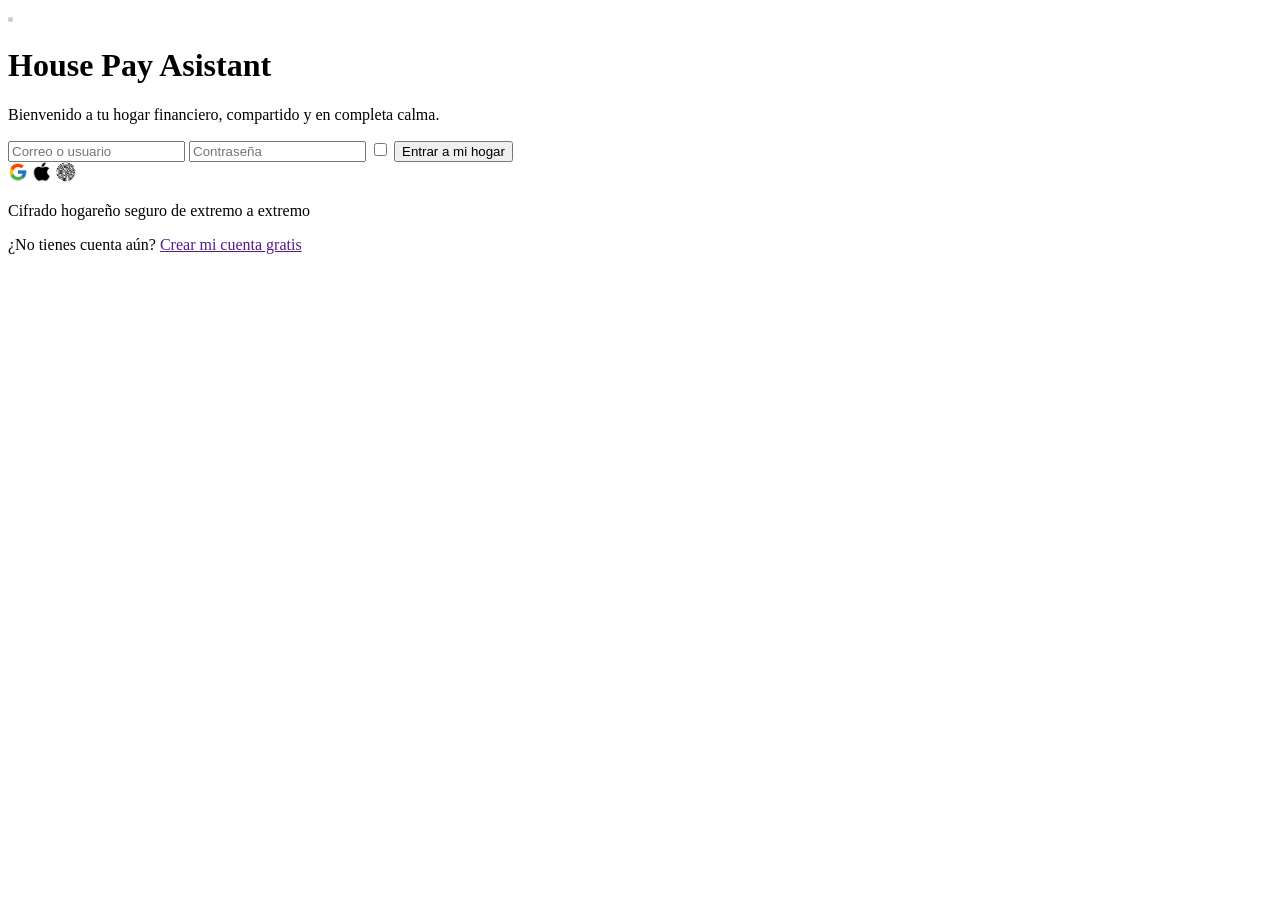
==== index.html @ ec6aef1a "Mi primera maqueta" ====
<!DOCTYPE html>
<html lang="en">
<head>
    <meta charset="UTF-8">
    <meta name="viewport" content="width=device-width, initial-scale=1.0">
    <title>House Pay Asistant</title>
</head>
<body>
    <header>
        <img src="Logo.jpg" alt="Logo House Pay Asistant" width="5-0px">
        <h1>House Pay Asistant</h1>
    </header>
    <p>Bienvenido a tu hogar financiero, compartido y en completa calma.</p>
    <section>
        <form action="">
            <input type="text"  placeholder="Correo o usuario">
            <input type="password" placeholder="Contraseña">
            <input type="checkbox"placeholder="Recordar mi hogar">
            <Button>Entrar a mi hogar</Button>
        </form>
        <div>
            <a href=""><img src="iconGoogle.png" alt="Logo Google" width="20px"></a>
            <a href=""><img src="iconApple.png" alt="Logo Apple" width="20px"></a>
            <a href=""><img src="iconBiometric.png" alt="Logo datos biometricos" width="20px"></a>
        </div>
    </section>
    <p>Cifrado hogareño seguro de extremo a extremo</p>
    <p>¿No tienes cuenta aún? <a href="">Crear mi cuenta gratis</a></p>
</body>
</html>
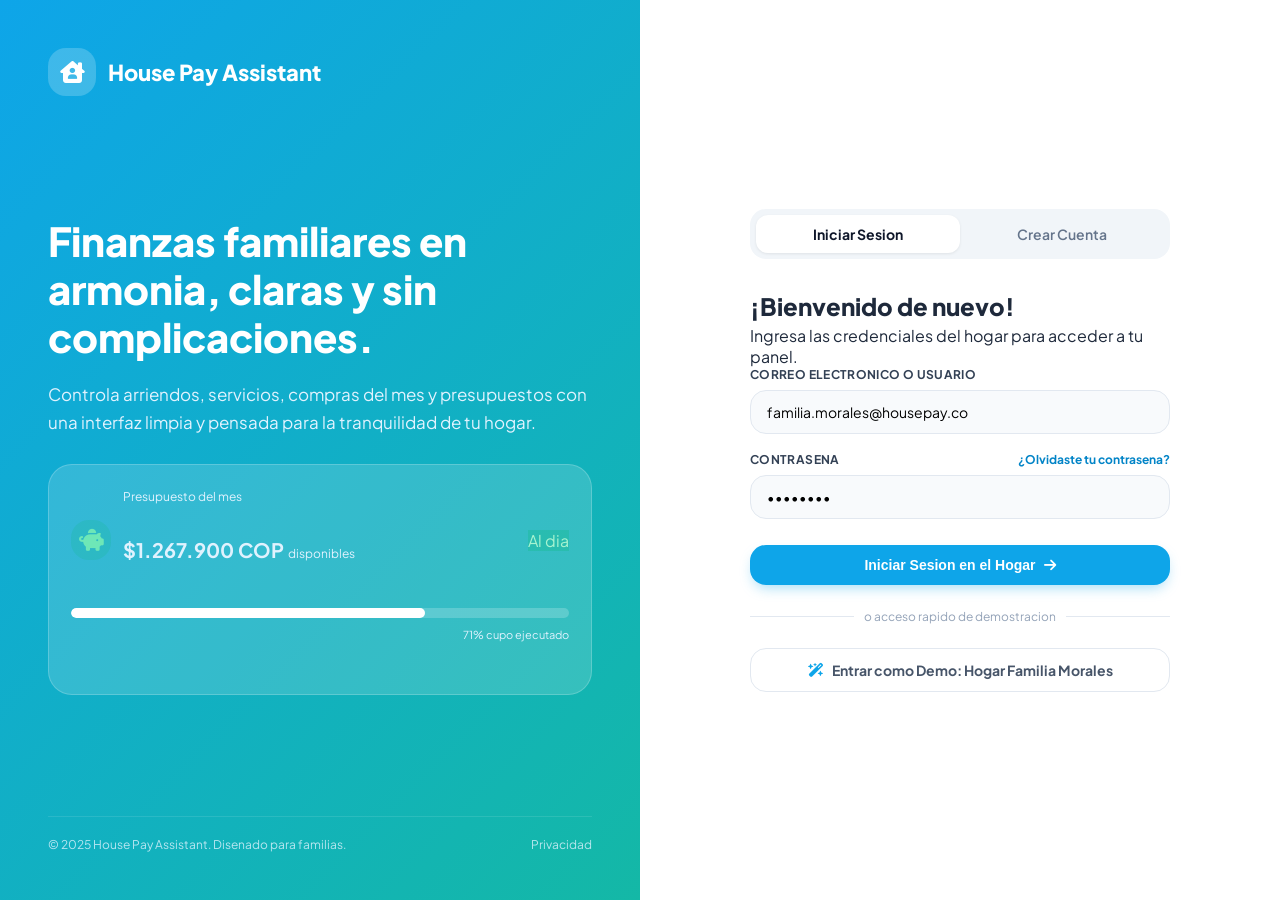
==== commit 2d668431: "Registro y sus estilos" ====
--- a/index.html
+++ b/index.html
@@ -1,30 +1,98 @@
 <!DOCTYPE html>
-<html lang="en">
+<html lang="es">
 <head>
-    <meta charset="UTF-8">
-    <meta name="viewport" content="width=device-width, initial-scale=1.0">
-    <title>House Pay Asistant</title>
+  <meta charset="UTF-8">
+  <meta name="viewport" content="width=device-width, initial-scale=1.0">
+  <title>Iniciar Sesion - House Pay Assistant</title>
+  <link rel="preconnect" href="https://fonts.googleapis.com">
+  <link href="https://fonts.googleapis.com/css2?family=Plus+Jakarta+Sans:wght@300;400;500;600;700;800&display=swap" rel="stylesheet">
+  <link rel="stylesheet" href="https://cdnjs.cloudflare.com/ajax/libs/font-awesome/6.4.0/css/all.min.css">
+  <link rel="stylesheet" href="styles.css">
 </head>
 <body>
-    <header>
-        <img src="Logo.jpg" alt="Logo House Pay Asistant" width="5-0px">
-        <h1>House Pay Asistant</h1>
-    </header>
-    <p>Bienvenido a tu hogar financiero, compartido y en completa calma.</p>
-    <section>
-        <form action="">
-            <input type="text"  placeholder="Correo o usuario">
-            <input type="password" placeholder="Contraseña">
-            <input type="checkbox"placeholder="Recordar mi hogar">
-            <Button>Entrar a mi hogar</Button>
+
+  <div class="pantalla-acceso">
+
+    <!-- Lado izquierdo, solo decorativo, se ve en pantallas grandes -->
+    <div class="panel-visual degradado-encabezado">
+      <div class="marca">
+        <div class="icono-redondo"><i class="fa-solid fa-house-chimney-user"></i></div>
+        <span style="font-size:22px; font-weight:800;">House Pay Assistant</span>
+      </div>
+
+      <div>
+        <h1>Finanzas familiares en armonia, claras y sin complicaciones.</h1>
+        <p>Controla arriendos, servicios, compras del mes y presupuestos con una interfaz limpia y pensada para la tranquilidad de tu hogar.</p>
+
+        <div class="tarjeta-flotante">
+          <div style="display:flex; align-items:center; justify-content:space-between; margin-bottom:14px;">
+            <div style="display:flex; align-items:center; gap:12px;">
+              <div class="icono-redondo" style="width:40px; height:40px; background-color: rgba(16,185,129,0.2); color:#6ee7b7;">
+                <i class="fa-solid fa-piggy-bank"></i>
+              </div>
+              <div>
+                <p style="font-size:12px; color:#e0f2fe;">Presupuesto del mes</p>
+                <p style="font-size:20px; font-weight:700;">$1.267.900 COP <span style="font-size:12px; font-weight:400;">disponibles</span></p>
+              </div>
+            </div>
+            <span class="etiqueta" style="background-color: rgba(16,185,129,0.3); color:#a7f3d0;">Al dia</span>
+          </div>
+          <div class="progreso-fondo" style="background-color: rgba(255,255,255,0.2);">
+            <div class="progreso-relleno" style="width:71%; background-color:#ffffff;"></div>
+          </div>
+          <p style="font-size:11px; color:#e0f2fe; text-align:right; margin-top:8px;">71% cupo ejecutado</p>
+        </div>
+      </div>
+
+      <div class="pie-panel-visual">
+        <span>© 2025 House Pay Assistant. Disenado para familias.</span>
+        <span>Privacidad</span>
+      </div>
+    </div>
+
+    <!-- Lado derecho, formulario -->
+    <div class="panel-formulario">
+      <div class="caja-formulario">
+
+        <div class="selector-pestanas">
+          <a href="index.html" class="pestana pestana-activa" style="display:block;">Iniciar Sesion</a>
+          <a href="registro.html" class="pestana" style="display:block;">Crear Cuenta</a>
+        </div>
+
+        <h2 style="font-size:24px; font-weight:800; margin-bottom:4px;">¡Bienvenido de nuevo!</h2>
+        <p class="texto-pequeno mb-24">Ingresa las credenciales del hogar para acceder a tu panel.</p>
+
+        <form action="dashboard.html" method="get">
+          <div class="campo">
+            <label for="correo">Correo electronico o usuario</label>
+            <input type="text" id="correo" value="familia.morales@housepay.co">
+          </div>
+
+          <div class="campo">
+            <div style="display:flex; justify-content:space-between; align-items:center; margin-bottom:8px;">
+              <label style="margin-bottom:0;" for="clave">Contrasena</label>
+              <a href="mailto:soporte@housepay.co" style="font-size:12px; color:var(--azul-600); font-weight:700;">¿Olvidaste tu contrasena?</a>
+            </div>
+            <input type="password" id="clave" value="12345678">
+          </div>
+
+          <button type="submit" class="boton boton-primario" style="width:100%; margin-top:8px;">
+            <span>Iniciar Sesion en el Hogar</span>
+            <i class="fa-solid fa-arrow-right"></i>
+          </button>
         </form>
-        <div>
-            <a href=""><img src="iconGoogle.png" alt="Logo Google" width="20px"></a>
-            <a href=""><img src="iconApple.png" alt="Logo Apple" width="20px"></a>
-            <a href=""><img src="iconBiometric.png" alt="Logo datos biometricos" width="20px"></a>
-        </div>
-    </section>
-    <p>Cifrado hogareño seguro de extremo a extremo</p>
-    <p>¿No tienes cuenta aún? <a href="">Crear mi cuenta gratis</a></p>
+
+        <div class="enlace-separador"><span>o acceso rapido de demostracion</span></div>
+
+        <a href="dashboard.html" class="boton boton-secundario" style="width:100%;">
+          <i class="fa-solid fa-wand-magic-sparkles" style="color:var(--azul-500);"></i>
+          <span>Entrar como Demo: Hogar Familia Morales</span>
+        </a>
+
+      </div>
+    </div>
+
+  </div>
+
 </body>
 </html>
--- a/styles.css
+++ b/styles.css
@@ -0,0 +1,297 @@
+/* --- Reseteo basico --- */
+* {
+  margin: 0;
+  padding: 0;
+  box-sizing: border-box;
+}
+
+body {
+  font-family: 'Plus Jakarta Sans', Arial, sans-serif;
+  background-color: #f8fafc; /* gris muy clarito, como el slate-50 */
+  color: #1e293b; /* slate-800 */
+}
+
+a {
+  text-decoration: none;
+  color: inherit;
+}
+
+ul {
+  list-style: none;
+}
+
+img {
+  max-width: 100%;
+}
+
+/* --- Colores que voy a repetir mucho, los guardo aqui --- */
+:root {
+  --azul-500: #0ea5e9;
+  --azul-600: #0284c7;
+  --azul-700: #0369a1;
+  --verdeazul-500: #14b8a6;
+  --verdeazul-600: #0d9488;
+
+  --gris-50: #f8fafc;
+  --gris-100: #f1f5f9;
+  --gris-200: #e2e8f0;
+  --gris-300: #cbd5e1;
+  --gris-400: #94a3b8;
+  --gris-500: #64748b;
+  --gris-600: #475569;
+  --gris-700: #334155;
+  --gris-800: #1e293b;
+  --gris-900: #0f172a;
+
+  --ambar-50: #fffbeb;
+  --ambar-100: #fef3c7;
+  --ambar-200: #fde68a;
+  --ambar-500: #f59e0b;
+  --ambar-600: #d97706;
+  --ambar-700: #b45309;
+  --ambar-800: #92400e;
+
+  --rosa-50: #fff1f2;
+  --rosa-100: #ffe4e6;
+  --rosa-200: #fecdd3;
+  --rosa-500: #f43f5e;
+  --rosa-600: #e11d48;
+  --rosa-700: #be123c;
+  --rosa-800: #9f1239;
+
+  --verde-50: #ecfdf5;
+  --verde-100: #d1fae5;
+  --verde-200: #a7f3d0;
+  --verde-500: #10b981;
+  --verde-600: #059669;
+  --verde-700: #047857;
+  --verde-900: #064e3b;
+
+  --indigo-50: #eef2ff;
+  --indigo-500: #6366f1;
+  --indigo-600: #4f46e5;
+
+  --morado-50: #faf5ff;
+  --morado-100: #f3e8ff;
+  --morado-500: #a855f7;
+  --morado-600: #9333ea;
+  --morado-700: #7e22ce;
+  --morado-800: #6b21a8;
+}
+
+/* COSAS QUE SE REPITEN EN VARIAS PANTALLAS */
+
+.degradado-encabezado {
+  background: linear-gradient(135deg, var(--azul-500) 0%, var(--verdeazul-500) 100%);
+}
+
+.boton {
+  display: inline-flex;
+  align-items: center;
+  justify-content: center;
+  gap: 8px;
+  padding: 12px 20px;
+  border-radius: 16px;
+  border: none;
+  font-weight: 700;
+  font-size: 14px;
+  cursor: pointer;
+  transition: background-color 0.2s ease;
+}
+
+.boton-primario {
+  background-color: var(--azul-500);
+  color: #ffffff;
+  box-shadow: 0 6px 14px -4px rgba(14, 165, 233, 0.4);
+}
+.boton-primario:hover { background-color: var(--azul-600); }
+
+.boton-secundario {
+  background-color: #ffffff;
+  color: var(--gris-600);
+  border: 1px solid var(--gris-200);
+}
+.boton-secundario:hover { background-color: var(--gris-50); }
+
+/* Barra de progreso */
+.progreso-fondo {
+  width: 100%;
+  height: 10px;
+  background-color: var(--gris-100);
+  border-radius: 999px;
+  overflow: hidden;
+}
+.progreso-relleno {
+  height: 100%;
+  border-radius: 999px;
+}
+
+/* PANTALLA DE INICIO DE SESION / REGISTRO */
+
+.pantalla-acceso {
+  min-height: 100vh;
+  display: flex;
+}
+
+.panel-visual {
+  display: none;
+  width: 50%;
+  color: #ffffff;
+  padding: 48px;
+  flex-direction: column;
+  justify-content: space-between;
+  position: relative;
+  overflow: hidden;
+}
+
+@media (min-width: 1024px) {
+  .panel-visual { display: flex; }
+}
+
+.panel-visual .marca {
+  display: flex;
+  align-items: center;
+  gap: 12px;
+}
+
+.icono-redondo {
+  width: 48px;
+  height: 48px;
+  border-radius: 18px;
+  background-color: rgba(255,255,255,0.2);
+  display: flex;
+  align-items: center;
+  justify-content: center;
+  font-size: 22px;
+}
+
+.panel-visual h1 {
+  font-size: 40px;
+  font-weight: 800;
+  line-height: 1.2;
+  margin-bottom: 20px;
+}
+
+.panel-visual p {
+  color: #e0f2fe;
+  font-size: 17px;
+  line-height: 1.6;
+  margin-bottom: 28px;
+}
+
+.tarjeta-flotante {
+  background-color: rgba(255,255,255,0.15);
+  border: 1px solid rgba(255,255,255,0.2);
+  border-radius: 24px;
+  padding: 22px;
+  color: #ffffff;
+}
+
+.pie-panel-visual {
+  display: flex;
+  justify-content: space-between;
+  font-size: 12px;
+  color: rgba(224,242,254,0.8);
+  border-top: 1px solid rgba(255,255,255,0.1);
+  padding-top: 20px;
+}
+
+.panel-formulario {
+  width: 100%;
+  display: flex;
+  align-items: center;
+  justify-content: center;
+  padding: 32px 24px;
+  background-color: #ffffff;
+}
+
+@media (min-width: 1024px) {
+  .panel-formulario { width: 50%; }
+}
+
+.caja-formulario {
+  width: 100%;
+  max-width: 420px;
+}
+
+.selector-pestanas {
+  display: flex;
+  background-color: var(--gris-100);
+  padding: 6px;
+  border-radius: 16px;
+  margin-bottom: 32px;
+}
+
+.pestana {
+  flex: 1;
+  text-align: center;
+  padding: 10px;
+  border-radius: 12px;
+  font-weight: 600;
+  font-size: 14px;
+  color: var(--gris-500);
+}
+
+.pestana-activa {
+  background-color: #ffffff;
+  color: var(--gris-900);
+  font-weight: 700;
+  box-shadow: 0 1px 3px rgba(0,0,0,0.08);
+}
+
+.campo {
+  margin-bottom: 18px;
+}
+
+.campo label {
+  display: block;
+  font-size: 12px;
+  font-weight: 700;
+  text-transform: uppercase;
+  letter-spacing: 0.03em;
+  color: var(--gris-700);
+  margin-bottom: 8px;
+}
+
+.campo input,
+.campo select {
+  width: 100%;
+  padding: 12px 16px;
+  background-color: var(--gris-50);
+  border: 1px solid var(--gris-200);
+  border-radius: 16px;
+  font-size: 14px;
+  font-family: inherit;
+}
+
+.campo input:focus,
+.campo select:focus {
+  outline: 2px solid var(--azul-500);
+  background-color: #ffffff;
+}
+
+.enlace-separador {
+  text-align: center;
+  margin: 24px 0;
+  color: var(--gris-400);
+  font-size: 12px;
+  position: relative;
+}
+
+.enlace-separador::before {
+  content: "";
+  position: absolute;
+  top: 50%;
+  left: 0;
+  right: 0;
+  border-top: 1px solid var(--gris-200);
+  z-index: 0;
+}
+
+.enlace-separador span {
+  background-color: #ffffff;
+  padding: 0 10px;
+  position: relative;
+  z-index: 1;
+}
+
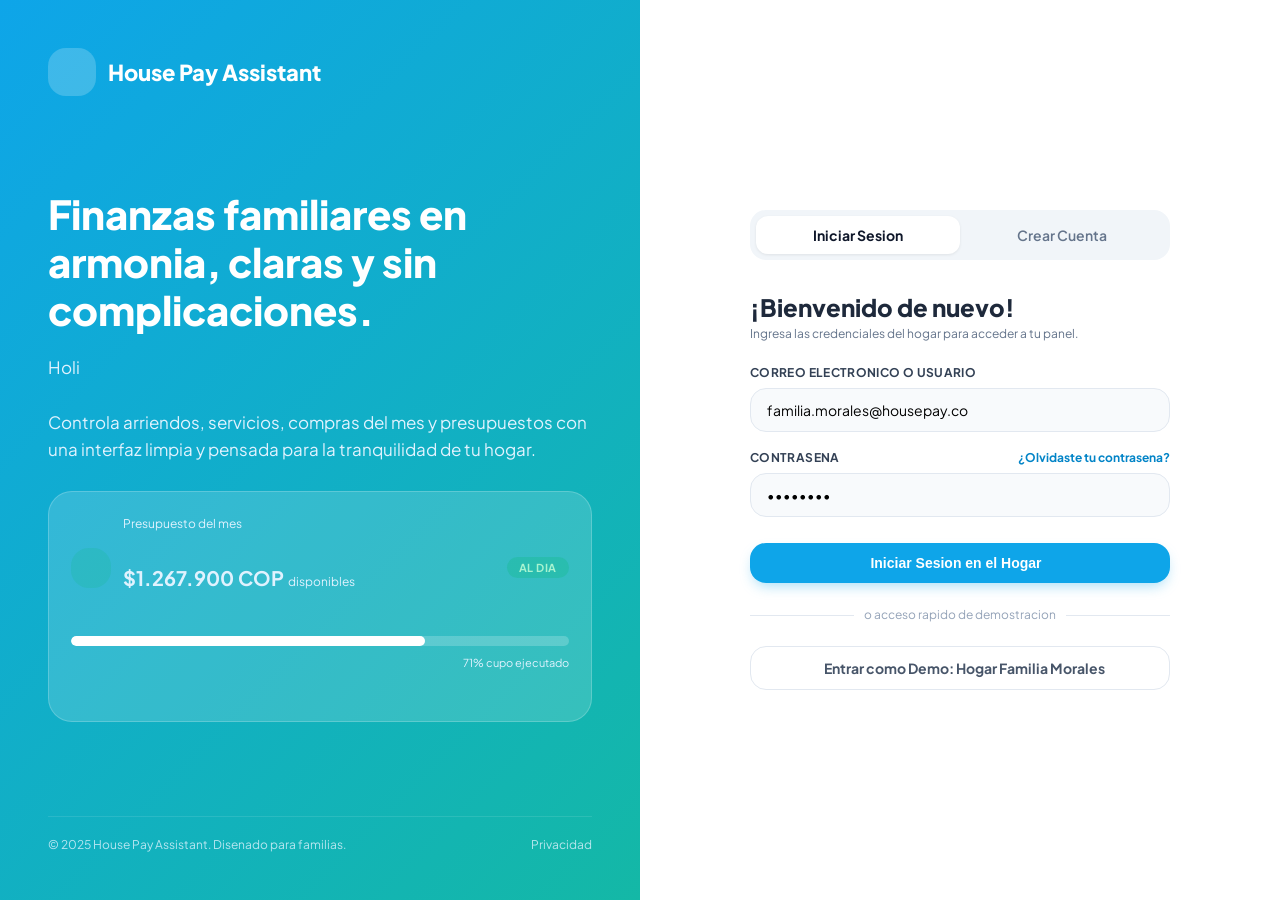
==== commit 8b725f3a: "Prueba" ====
--- a/index.html
+++ b/index.html
@@ -6,14 +6,12 @@
   <title>Iniciar Sesion - House Pay Assistant</title>
   <link rel="preconnect" href="https://fonts.googleapis.com">
   <link href="https://fonts.googleapis.com/css2?family=Plus+Jakarta+Sans:wght@300;400;500;600;700;800&display=swap" rel="stylesheet">
-  <link rel="stylesheet" href="https://cdnjs.cloudflare.com/ajax/libs/font-awesome/6.4.0/css/all.min.css">
   <link rel="stylesheet" href="styles.css">
 </head>
 <body>
 
   <div class="pantalla-acceso">
 
-    <!-- Lado izquierdo, solo decorativo, se ve en pantallas grandes -->
     <div class="panel-visual degradado-encabezado">
       <div class="marca">
         <div class="icono-redondo"><i class="fa-solid fa-house-chimney-user"></i></div>
@@ -22,6 +20,7 @@
 
       <div>
         <h1>Finanzas familiares en armonia, claras y sin complicaciones.</h1>
+        <p>Holi</p>
         <p>Controla arriendos, servicios, compras del mes y presupuestos con una interfaz limpia y pensada para la tranquilidad de tu hogar.</p>
 
         <div class="tarjeta-flotante">
--- a/styles.css
+++ b/styles.css
@@ -1,3 +1,9 @@
+/* =========================================================
+   ESTILOS DE HOUSE PAY ASSISTANT
+   Hecho con CSS normal, sin frameworks, para que sea facil
+   de leer y de modificar.
+========================================================= */
+
 /* --- Reseteo basico --- */
 * {
   margin: 0;
@@ -79,11 +85,38 @@
   --morado-800: #6b21a8;
 }
 
-/* COSAS QUE SE REPITEN EN VARIAS PANTALLAS */
+/* =========================================================
+   COSAS QUE SE REPITEN EN VARIAS PANTALLAS
+========================================================= */
 
 .degradado-encabezado {
   background: linear-gradient(135deg, var(--azul-500) 0%, var(--verdeazul-500) 100%);
 }
+
+.tarjeta {
+  background-color: #ffffff;
+  border: 1px solid var(--gris-100);
+  border-radius: 24px;
+  padding: 24px;
+  box-shadow: 0 4px 20px -2px rgba(14, 165, 233, 0.08), 0 2px 6px -1px rgba(0, 0, 0, 0.04);
+}
+
+.etiqueta {
+  display: inline-block;
+  font-size: 11px;
+  font-weight: 700;
+  text-transform: uppercase;
+  letter-spacing: 0.05em;
+  padding: 4px 12px;
+  border-radius: 999px;
+}
+
+.etiqueta-azul   { background-color: var(--azul-500); color: #ffffff; }
+.etiqueta-azul-suave { background-color: #e0f2fe; color: var(--azul-700); }
+.etiqueta-ambar  { background-color: var(--ambar-100); color: var(--ambar-800); }
+.etiqueta-rosa   { background-color: var(--rosa-100); color: var(--rosa-800); }
+.etiqueta-verde  { background-color: var(--verde-100); color: var(--verde-700); }
+.etiqueta-gris   { background-color: var(--gris-100); color: var(--gris-500); }
 
 .boton {
   display: inline-flex;
@@ -113,7 +146,13 @@
 }
 .boton-secundario:hover { background-color: var(--gris-50); }
 
-/* Barra de progreso */
+.boton-pequeno {
+  padding: 6px 12px;
+  border-radius: 12px;
+  font-size: 12px;
+}
+
+/* Barra de progreso, la uso en varias tarjetas */
 .progreso-fondo {
   width: 100%;
   height: 10px;
@@ -125,8 +164,16 @@
   height: 100%;
   border-radius: 999px;
 }
-
-/* PANTALLA DE INICIO DE SESION / REGISTRO */
+.progreso-azul   { background-color: var(--azul-500); }
+.progreso-indigo { background-color: var(--indigo-500); }
+.progreso-verde  { background-color: var(--verde-500); }
+.progreso-ambar  { background-color: var(--ambar-500); }
+.progreso-rosa   { background-color: var(--rosa-500); }
+.progreso-morado { background-color: var(--morado-500); }
+
+/* =========================================================
+   PANTALLA DE INICIO DE SESION / REGISTRO
+========================================================= */
 
 .pantalla-acceso {
   min-height: 100vh;
@@ -295,3 +342,463 @@
   z-index: 1;
 }
 
+/* =========================================================
+   APLICACION PRINCIPAL (con menu lateral)
+========================================================= */
+
+.app {
+  display: flex;
+  min-height: 100vh;
+}
+
+.barra-lateral {
+  width: 260px;
+  background-color: #ffffff;
+  border-right: 1px solid var(--gris-100);
+  flex-direction: column;
+  justify-content: space-between;
+  flex-shrink: 0;
+  display: none;
+}
+
+@media (min-width: 768px) {
+  .barra-lateral { display: flex; }
+}
+
+.logo-app {
+  padding: 24px;
+  border-bottom: 1px solid var(--gris-100);
+  display: flex;
+  align-items: center;
+  gap: 12px;
+}
+
+.logo-app .icono-redondo {
+  width: 40px;
+  height: 40px;
+  background-color: var(--azul-500);
+  color: #ffffff;
+}
+
+.logo-app h2 {
+  font-size: 15px;
+  font-weight: 800;
+  color: var(--gris-900);
+}
+
+.logo-app span {
+  font-size: 12px;
+  color: var(--azul-600);
+  font-weight: 600;
+}
+
+.menu-principal {
+  padding: 16px;
+}
+
+.enlace-menu {
+  display: flex;
+  align-items: center;
+  gap: 12px;
+  padding: 12px 16px;
+  border-radius: 16px;
+  color: var(--gris-600);
+  font-size: 14px;
+  font-weight: 500;
+  margin-bottom: 4px;
+}
+
+.enlace-menu:hover {
+  background-color: var(--gris-100);
+  color: var(--gris-900);
+}
+
+.enlace-menu i {
+  width: 20px;
+  text-align: center;
+  color: var(--gris-400);
+}
+
+.enlace-menu-activo {
+  background-color: #e0f2fe;
+  color: var(--azul-700);
+  font-weight: 700;
+}
+.enlace-menu-activo i { color: var(--azul-600); }
+
+.enlace-menu .globo-aviso {
+  margin-left: auto;
+  background-color: var(--ambar-500);
+  color: #ffffff;
+  font-size: 11px;
+  font-weight: 700;
+  padding: 1px 8px;
+  border-radius: 999px;
+}
+
+.pie-lateral {
+  padding: 16px;
+  border-top: 1px solid var(--gris-100);
+}
+
+.tarjeta-usuario {
+  background-color: #e0f2fe;
+  border: 1px solid #bae6fd;
+  border-radius: 16px;
+  padding: 12px;
+  display: flex;
+  align-items: center;
+  justify-content: space-between;
+  margin-bottom: 12px;
+}
+
+.avatar {
+  width: 36px;
+  height: 36px;
+  border-radius: 999px;
+  background-color: var(--azul-500);
+  color: #ffffff;
+  font-weight: 700;
+  font-size: 12px;
+  display: flex;
+  align-items: center;
+  justify-content: center;
+}
+
+.pie-lateral p.marca-agua {
+  text-align: center;
+  font-size: 10px;
+  color: var(--gris-400);
+}
+
+.contenido {
+  flex: 1;
+  overflow-y: auto;
+}
+
+.topbar {
+  color: #ffffff;
+  padding: 20px 24px;
+  position: sticky;
+  top: 0;
+  box-shadow: 0 4px 10px rgba(0,0,0,0.08);
+}
+
+@media (min-width: 1024px) {
+  .topbar { padding: 20px 40px; }
+}
+
+.topbar-superior {
+  display: flex;
+  align-items: center;
+  justify-content: space-between;
+  gap: 16px;
+  flex-wrap: wrap;
+  max-width: 1280px;
+  margin: 0 auto;
+}
+
+.topbar h1 {
+  font-size: 22px;
+  font-weight: 800;
+}
+
+.topbar p {
+  font-size: 13px;
+  color: #e0f2fe;
+}
+
+.buscador {
+  flex: 1;
+  min-width: 200px;
+  position: relative;
+}
+
+.buscador input {
+  width: 100%;
+  padding: 10px 16px 10px 40px;
+  background-color: rgba(255,255,255,0.15);
+  border: 1px solid rgba(255,255,255,0.2);
+  border-radius: 16px;
+  color: #ffffff;
+  font-size: 14px;
+  font-family: inherit;
+}
+
+.buscador input::placeholder { color: #e0f2fe; }
+
+.buscador i {
+  position: absolute;
+  left: 14px;
+  top: 50%;
+  transform: translateY(-50%);
+  color: #e0f2fe;
+}
+
+.fila-superior-acciones {
+  display: flex;
+  align-items: center;
+  gap: 12px;
+  flex-wrap: wrap;
+  margin-top: 16px;
+}
+
+.boton-campana {
+  width: 40px;
+  height: 40px;
+  border-radius: 16px;
+  background-color: rgba(255,255,255,0.15);
+  display: flex;
+  align-items: center;
+  justify-content: center;
+  position: relative;
+}
+
+.punto-aviso {
+  position: absolute;
+  top: 8px;
+  right: 8px;
+  width: 8px;
+  height: 8px;
+  background-color: var(--ambar-500);
+  border-radius: 999px;
+}
+
+.zona-vistas {
+  padding: 24px;
+  max-width: 1280px;
+  margin: 0 auto;
+}
+
+@media (min-width: 1024px) {
+  .zona-vistas { padding: 40px; }
+}
+
+/* --- rejillas reutilizables --- */
+.rejilla-3 { display: grid; grid-template-columns: 1fr; gap: 24px; margin-bottom: 32px; }
+.rejilla-2 { display: grid; grid-template-columns: 1fr; gap: 32px; margin-bottom: 32px; }
+.rejilla-4 { display: grid; grid-template-columns: 1fr; gap: 24px; }
+.rejilla-6 { display: grid; grid-template-columns: repeat(2, 1fr); gap: 12px; }
+
+@media (min-width: 640px) {
+  .rejilla-6 { grid-template-columns: repeat(3, 1fr); }
+}
+@media (min-width: 768px) {
+  .rejilla-3 { grid-template-columns: repeat(3, 1fr); }
+  .rejilla-4 { grid-template-columns: repeat(2, 1fr); }
+}
+@media (min-width: 1024px) {
+  .rejilla-2 { grid-template-columns: 1fr 1fr; }
+  .rejilla-4 { grid-template-columns: repeat(4, 1fr); }
+  .rejilla-6 { grid-template-columns: repeat(6, 1fr); }
+}
+@media (min-width: 1280px) {
+  .rejilla-2-3 { grid-template-columns: 2fr 1fr; }
+}
+
+/* --- tablas --- */
+.tabla-simple {
+  width: 100%;
+  text-align: left;
+  border-collapse: collapse;
+  font-size: 14px;
+}
+
+.tabla-simple thead th {
+  font-size: 11px;
+  text-transform: uppercase;
+  letter-spacing: 0.04em;
+  color: var(--gris-400);
+  border-bottom: 1px solid var(--gris-100);
+  padding: 10px 8px;
+}
+
+.tabla-simple tbody td {
+  padding: 12px 8px;
+  border-bottom: 1px solid var(--gris-100);
+}
+
+/* --- fila de pago pendiente --- */
+.fila-pago {
+  padding: 16px;
+  border-radius: 16px;
+  display: flex;
+  align-items: center;
+  justify-content: space-between;
+  gap: 12px;
+  margin-bottom: 14px;
+  flex-wrap: wrap;
+}
+
+.fila-pago-urgente {
+  background-color: #fffbeb;
+  border: 1px solid var(--ambar-200);
+}
+
+.fila-pago-normal {
+  background-color: var(--gris-50);
+  border: 1px solid var(--gris-200);
+}
+
+.icono-pago {
+  width: 40px;
+  height: 40px;
+  border-radius: 16px;
+  color: #ffffff;
+  display: flex;
+  align-items: center;
+  justify-content: center;
+  font-size: 18px;
+}
+
+/* --- tarjetas de medio de pago (las de banco) --- */
+.tarjeta-banco {
+  color: #ffffff;
+  padding: 24px;
+  border-radius: 24px;
+  height: 210px;
+  display: flex;
+  flex-direction: column;
+  justify-content: space-between;
+}
+
+.banco-negra   { background: linear-gradient(135deg, #0f172a, #1e293b); }
+.banco-azul    { background: linear-gradient(135deg, #1d4ed8, #0ea5e9); }
+.banco-morada  { background: linear-gradient(135deg, #6b21a8, #4338ca); }
+.banco-verde   { background: linear-gradient(135deg, #047857, #0d9488); }
+
+.tarjeta-banco .numero {
+  font-family: monospace;
+  font-size: 18px;
+  font-weight: 700;
+  letter-spacing: 0.1em;
+}
+
+.tarjeta-banco .fila-final {
+  display: flex;
+  align-items: center;
+  justify-content: space-between;
+  padding-top: 10px;
+  border-top: 1px solid rgba(255,255,255,0.2);
+}
+
+/* --- formularios generales --- */
+.formulario .campo-doble {
+  display: grid;
+  grid-template-columns: 1fr;
+  gap: 16px;
+}
+@media (min-width: 640px) {
+  .formulario .campo-doble { grid-template-columns: 1fr 1fr; }
+}
+
+.formulario-acciones {
+  display: flex;
+  justify-content: flex-end;
+  gap: 12px;
+  padding-top: 16px;
+  border-top: 1px solid var(--gris-100);
+  margin-top: 8px;
+}
+
+/* --- ventana modal, hecha solo con CSS usando :target --- */
+.fondo-modal {
+  display: none;
+  position: fixed;
+  inset: 0;
+  background-color: rgba(15, 23, 42, 0.4);
+  align-items: center;
+  justify-content: center;
+  padding: 16px;
+  z-index: 50;
+}
+
+.fondo-modal:target {
+  display: flex;
+}
+
+.caja-modal {
+  background-color: #ffffff;
+  border-radius: 24px;
+  max-width: 420px;
+  width: 100%;
+  padding: 24px;
+}
+
+.cabecera-modal {
+  display: flex;
+  align-items: center;
+  justify-content: space-between;
+  border-bottom: 1px solid var(--gris-100);
+  padding-bottom: 12px;
+  margin-bottom: 16px;
+}
+
+.boton-cerrar-modal {
+  width: 32px;
+  height: 32px;
+  border-radius: 999px;
+  display: flex;
+  align-items: center;
+  justify-content: center;
+  color: var(--gris-400);
+}
+.boton-cerrar-modal:hover { background-color: var(--gris-100); }
+
+/* --- utilidades pequenas que uso sueltas --- */
+.oculto-en-movil { display: none; }
+@media (min-width: 768px) { .oculto-en-movil { display: block; } }
+
+.texto-pequeno { font-size: 12px; color: var(--gris-500); }
+.texto-verde { color: var(--verde-600); }
+.texto-rosa { color: var(--rosa-600); }
+.texto-negrita { font-weight: 700; }
+.mb-8 { margin-bottom: 8px; }
+.mb-16 { margin-bottom: 16px; }
+.mb-24 { margin-bottom: 24px; }
+.mt-8 { margin-top: 8px; }
+.mt-16 { margin-top: 16px; }
+
+.aviso-info {
+  margin-top: 32px;
+  background-color: #f0f9ff;
+  border: 1px solid #bae6fd;
+  border-radius: 16px;
+  padding: 16px;
+  display: flex;
+  align-items: center;
+  gap: 12px;
+  font-size: 13px;
+  color: var(--gris-700);
+}
+
+.aviso-info .icono-redondo {
+  width: 32px;
+  height: 32px;
+  font-size: 14px;
+  background-color: var(--azul-500);
+  flex-shrink: 0;
+}
+
+.barras-meses {
+  height: 190px;
+  display: flex;
+  align-items: flex-end;
+  justify-content: space-between;
+  gap: 16px;
+  padding: 24px 16px 0 16px;
+}
+
+.barra-mes {
+  flex: 1;
+  display: flex;
+  flex-direction: column;
+  align-items: center;
+  gap: 8px;
+}
+
+.barra-mes .relleno {
+  width: 100%;
+  border-radius: 12px 12px 0 0;
+  background-color: #7dd3fc;
+}
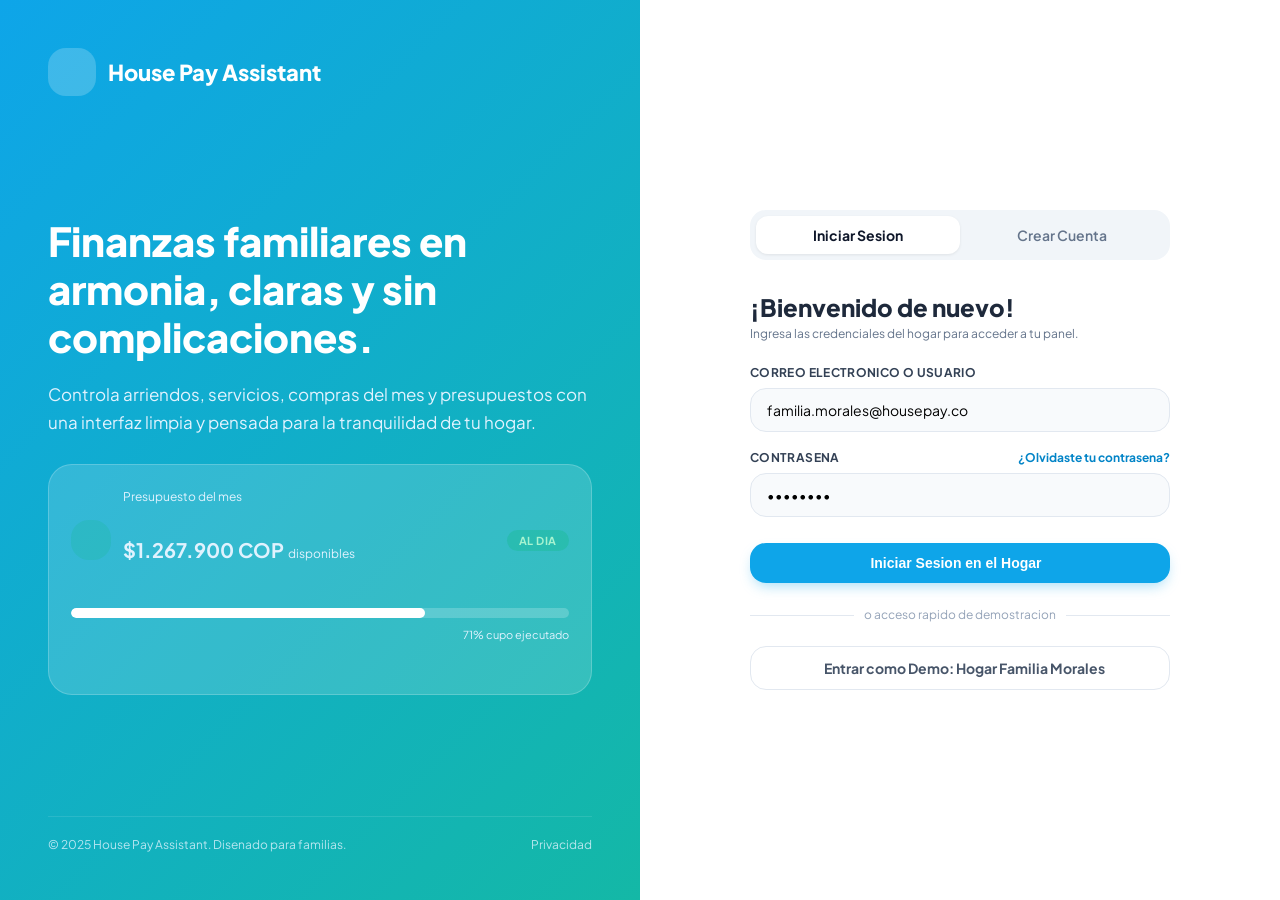
==== commit 913da634: "se quito una linea" ====
--- a/index.html
+++ b/index.html
@@ -20,7 +20,6 @@
 
       <div>
         <h1>Finanzas familiares en armonia, claras y sin complicaciones.</h1>
-        <p>Holi</p>
         <p>Controla arriendos, servicios, compras del mes y presupuestos con una interfaz limpia y pensada para la tranquilidad de tu hogar.</p>
 
         <div class="tarjeta-flotante">
